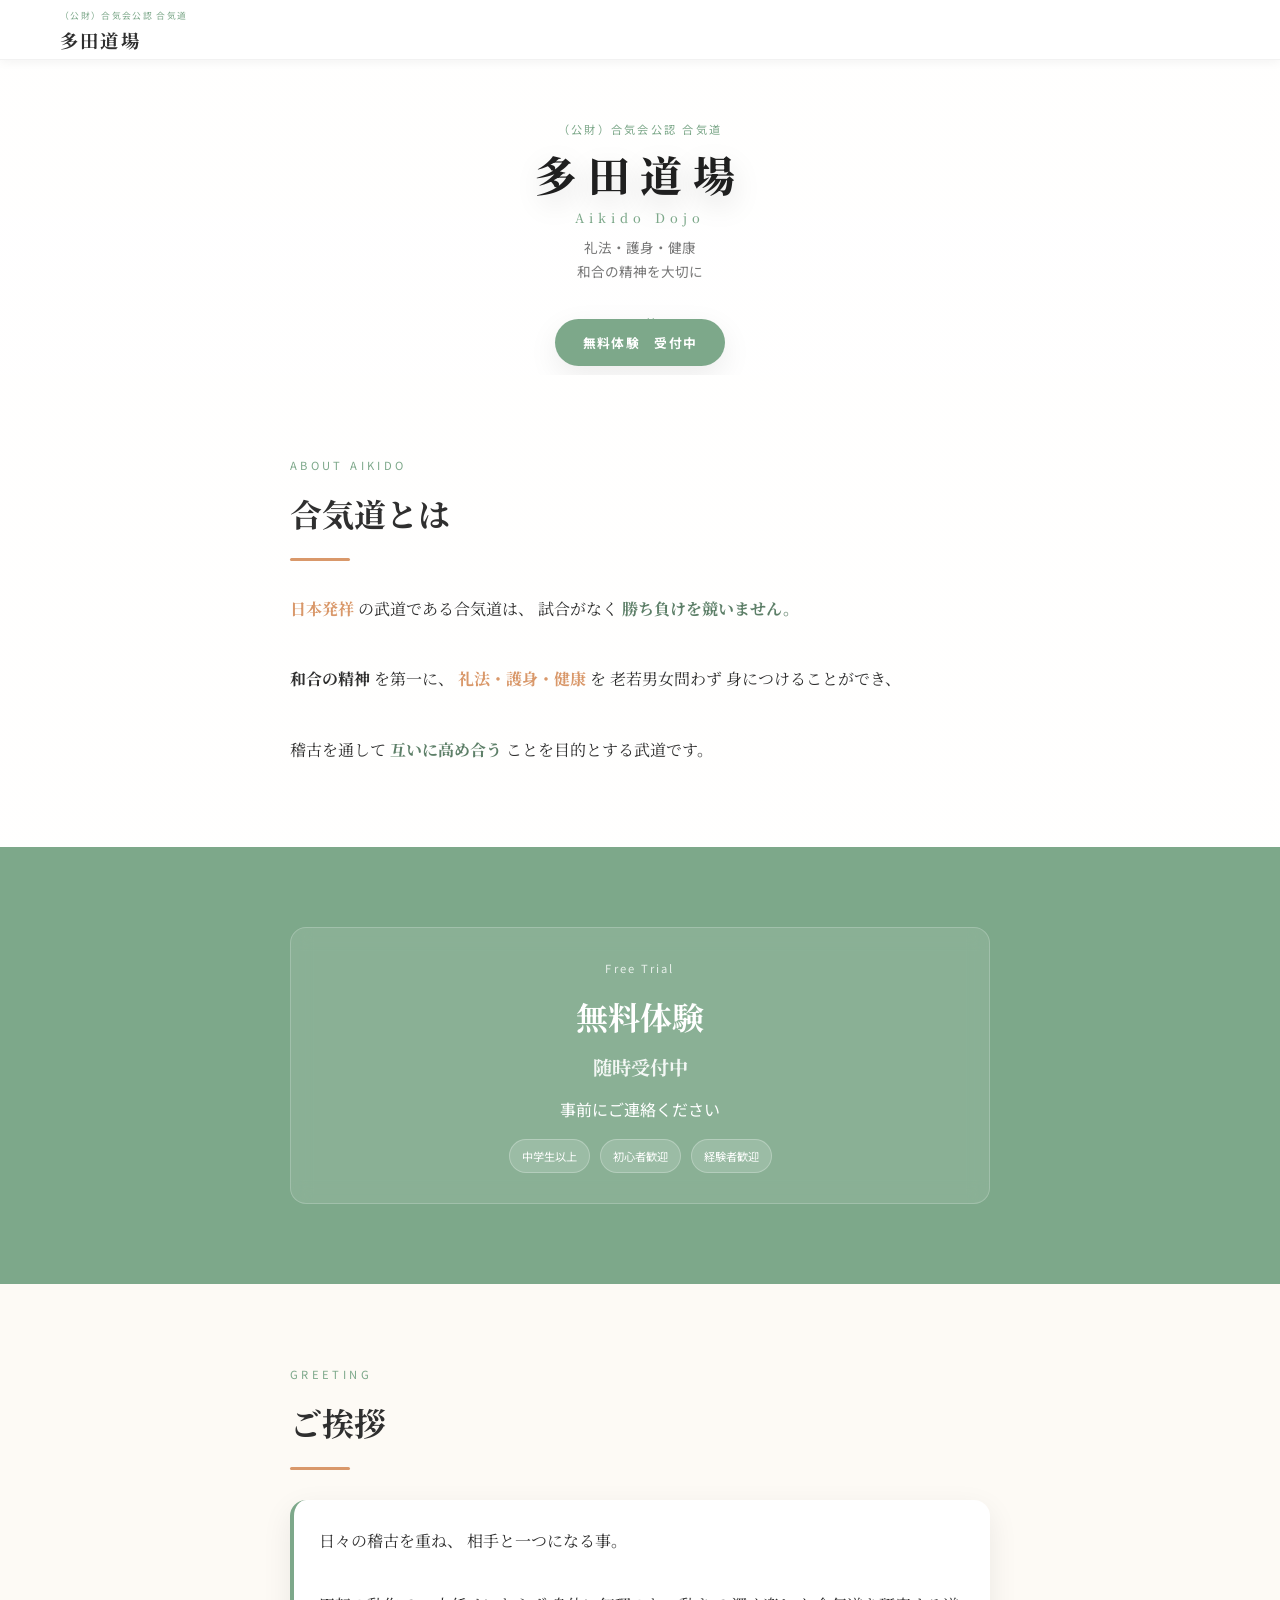
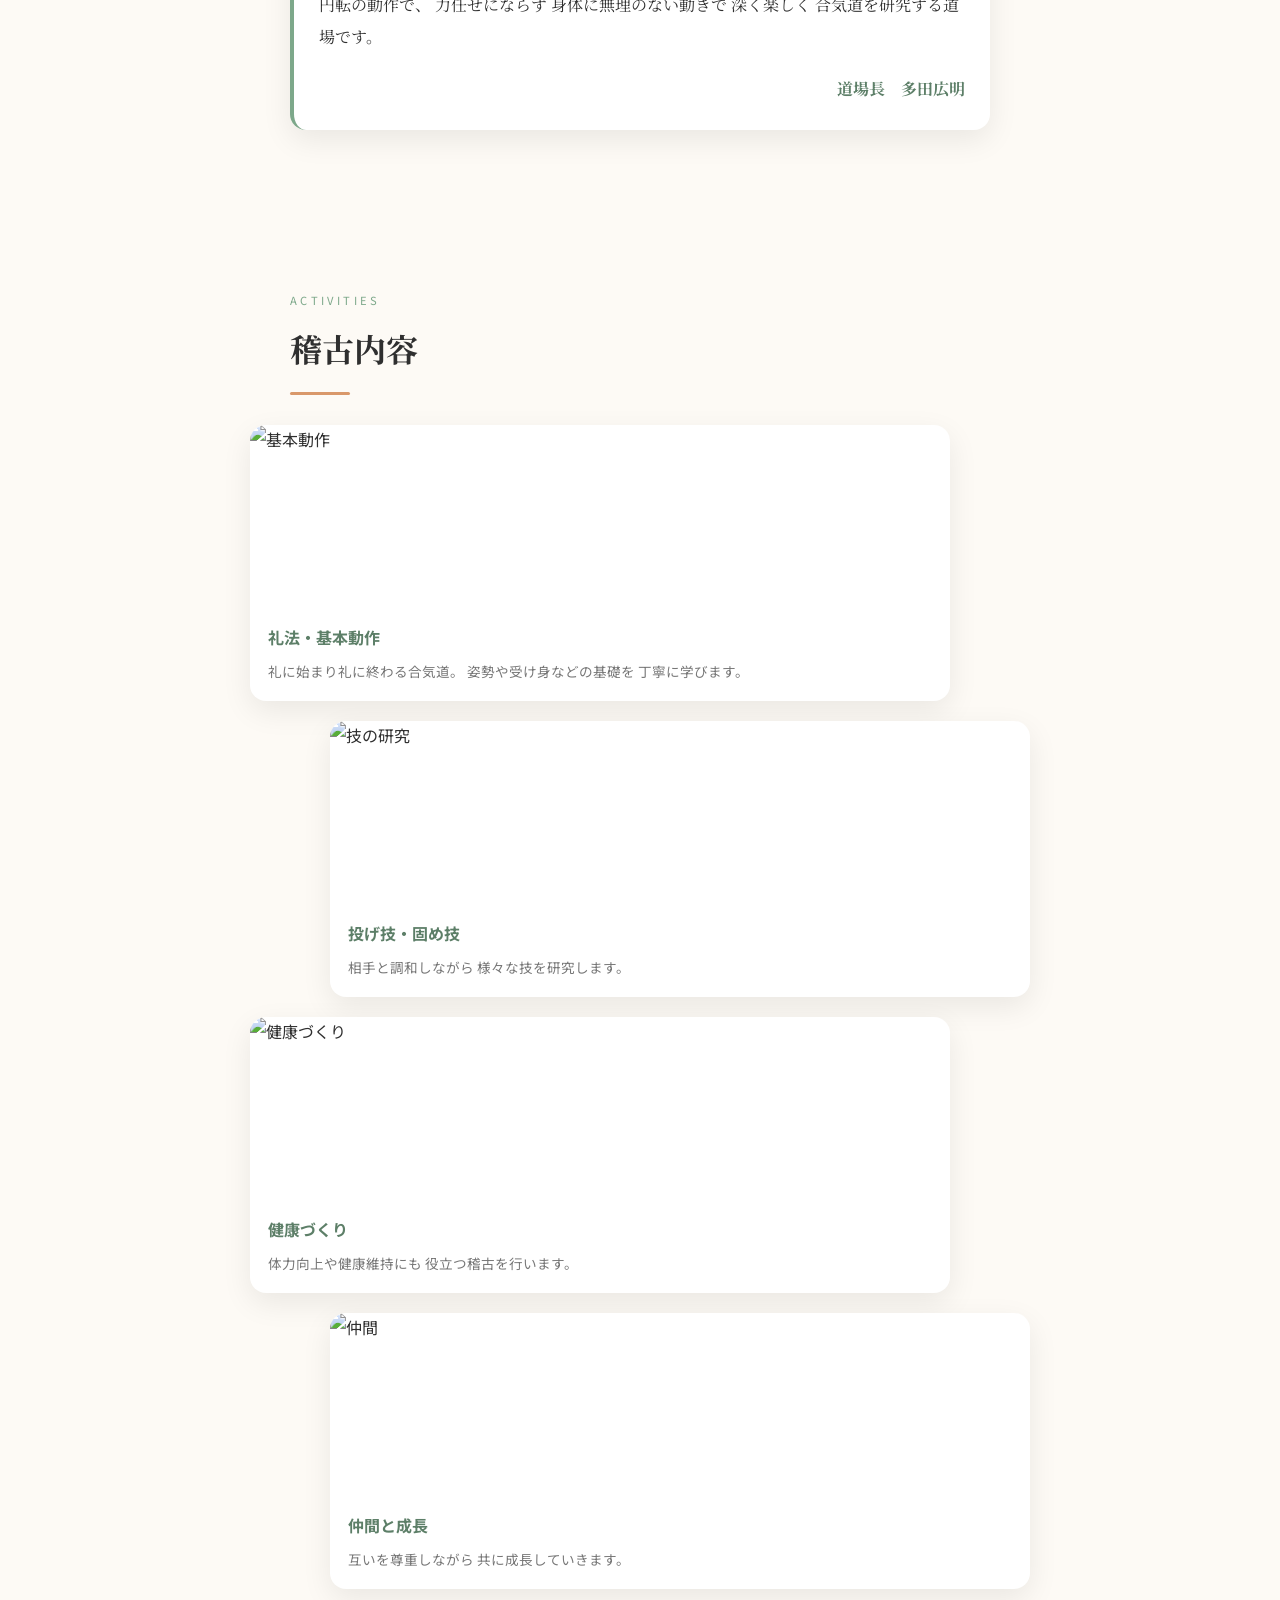
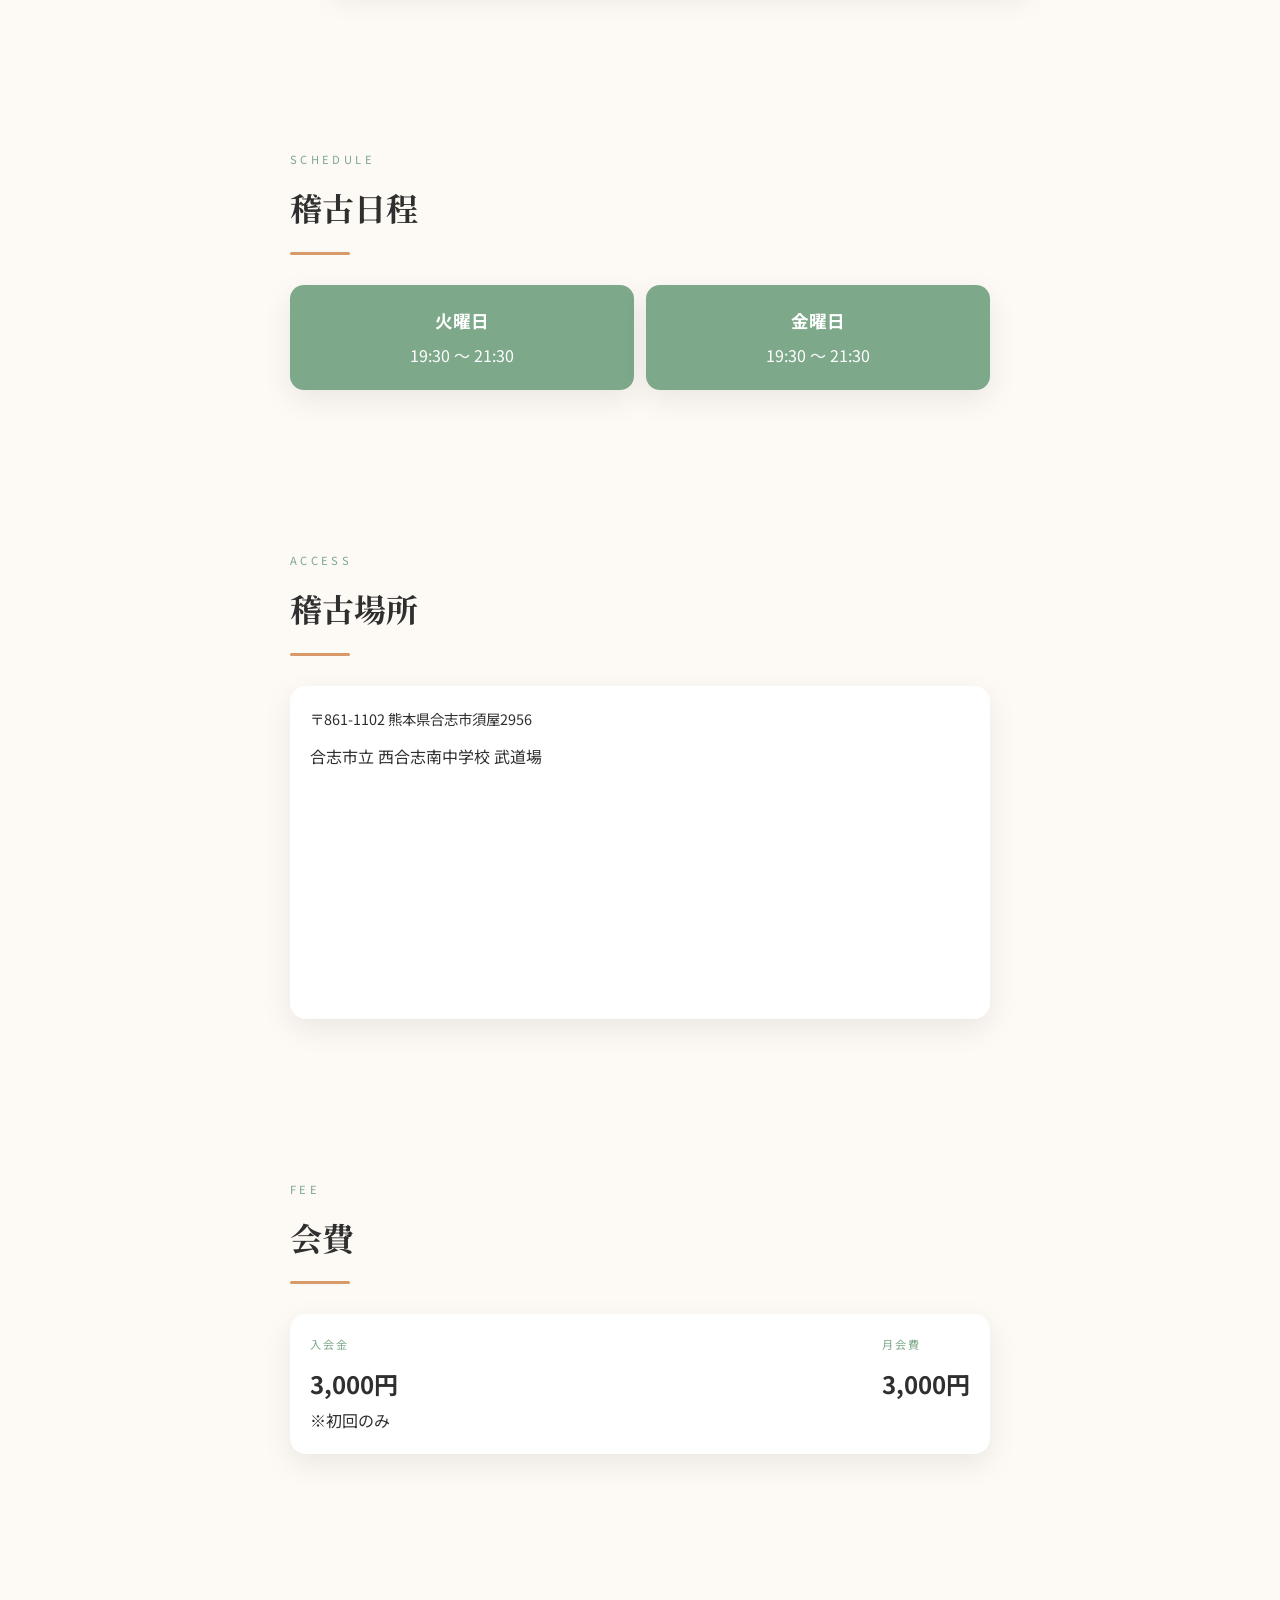
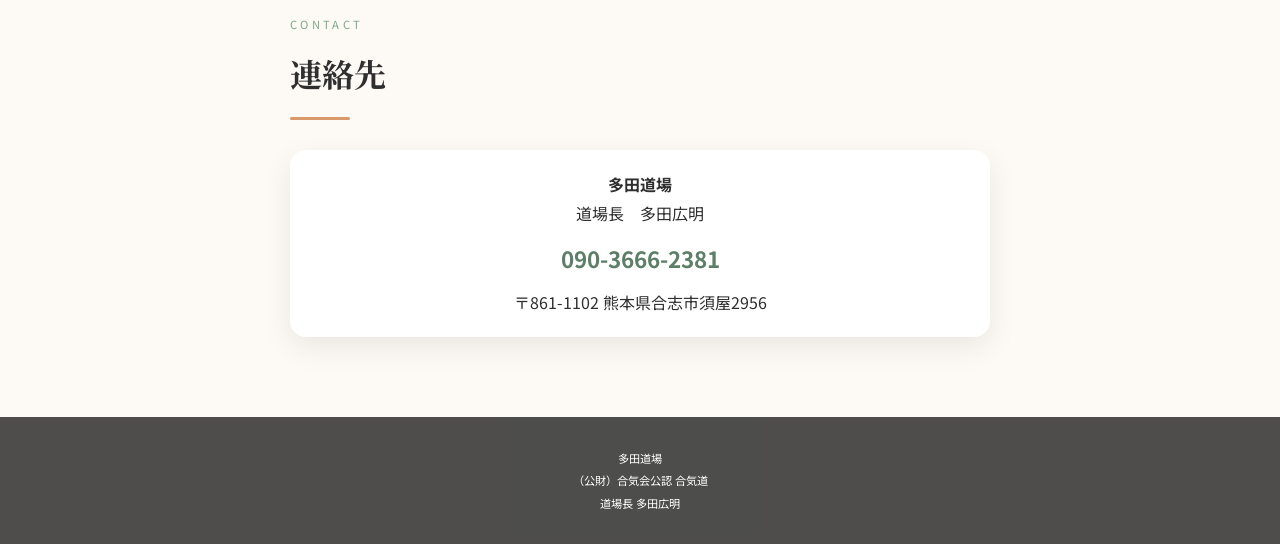
==== index.html @ 4494029d "Add files via upload" ====
<!DOCTYPE html>
<html lang="ja">

<head>

<meta charset="UTF-8">

<meta name="viewport"
content="width=device-width, initial-scale=1.0">

<title>多田道場 | （公財）合気会公認 合気道</title>

<link rel="preconnect"
href="https://fonts.googleapis.com">

<link rel="preconnect"
href="https://fonts.gstatic.com"
crossorigin>

<link href="https://fonts.googleapis.com/css2?family=Noto+Sans+JP:wght@300;400;500;700&family=Noto+Serif+JP:wght@400;600;700&display=swap"
rel="stylesheet">

<link rel="stylesheet"
href="style.css">

</head>

<body>

<!-- スクロール進捗バー -->

<div id="progressBar"></div>

<!-- =======================
HEADER
======================= -->

<header id="header">

<div class="header-inner">

<div class="header-logo">

<span class="logo-small">
（公財）合気会公認 合気道
</span>

<span class="logo-main">
多田道場
</span>

</div>

<button
id="menuBtn"
class="menu-btn"
aria-label="メニュー">

<span></span>
<span></span>
<span></span>

</button>

</div>

<nav
id="navDrawer"
class="nav-drawer">

<ul>

<li>
<a href="#about"
class="nav-link">
合気道とは
</a>
</li>

<li>
<a href="#trial"
class="nav-link">
無料体験
</a>
</li>

<li>
<a href="#greeting"
class="nav-link">
ご挨拶
</a>
</li>

<li>
<a href="#activities"
class="nav-link">
稽古内容
</a>
</li>

<li>
<a href="#schedule"
class="nav-link">
稽古日程
</a>
</li>

<li>
<a href="#fee"
class="nav-link">
会費
</a>
</li>

<li>
<a href="#contact"
class="nav-link">
連絡先
</a>
</li>

</ul>

</nav>

</header>

<!-- =======================
HERO
======================= -->

<section class="hero">

<div class="hero-overlay"></div>

<div class="hero-content">

<p class="hero-super">

（公財）合気会公認 合気道

</p>

<h1 class="hero-title">
多田道場
</h1>

<p class="hero-catch">

礼法・護身・健康

<br>

和合の精神を大切に

</p>

<a href="#contact" class="btn-trial">
無料体験　受付中
</a>

</div>

<div class="scroll-indicator">

<span>scroll</span>

<div class="scroll-line"></div>

</div>

</section>

<!-- =======================
ABOUT
======================= -->

<section
id="about"
class="section bg-cream">

<div class="container">

<p class="section-sub rv">

About Aikido

</p>

<h2 class="section-title rv">

合気道とは

</h2>

<div class="section-line rv"></div>

<p class="about-text rv">

<span class="txt-accent">

日本発祥

</span>

の武道である合気道は、

試合がなく

<span class="txt-green">

勝ち負けを競いません。

</span>

<br><br>

<span class="txt-bold">

和合の精神

</span>

を第一に、

<span class="txt-accent">

礼法・護身・健康

</span>

を

老若男女問わず

身につけることができ、

<br><br>

稽古を通して

<span class="txt-green">

互いに高め合う

</span>

ことを目的とする武道です。

</p>

</div>

</section>

<!-- =======================
FREE TRIAL
======================= -->

<section
id="trial"
class="section trial-section">

<div class="container">

<div class="trial-card rv">

<p class="trial-mini">

Free Trial

</p>

<h2>

無料体験

<span>

随時受付中

</span>

</h2>

<p class="trial-text">

事前にご連絡ください

</p>

<div class="trial-tags">

<span>
中学生以上
</span>

<span>
初心者歓迎
</span>

<span>
経験者歓迎
</span>

</div>

</div>

</div>

</section>
  
  <!-- =======================
GREETING
======================= -->

<section
id="greeting"
class="section bg-white">

<div class="container">

<p class="section-sub rv">

Greeting

</p>

<h2 class="section-title rv">

ご挨拶

</h2>

<div class="section-line rv"></div>

<div class="greeting-card rv">

<p>

日々の稽古を重ね、

相手と一つになる事。

<br><br>

円転の動作で、

力任せにならず

身体に無理のない動きで

深く楽しく

合気道を研究する道場です。

</p>

<div class="greeting-sign">

道場長　多田広明

</div>

</div>

</div>

</section>

<!-- =======================
ACTIVITIES
======================= -->

<section
id="activities"
class="section bg-cream">

<div class="container">

<p class="section-sub rv">

Activities

</p>

<h2 class="section-title rv">

稽古内容

</h2>

<div class="section-line rv"></div>

<div class="activity-grid">

<article class="activity-card rv left">

<img
src="https://cdn.phototourl.com/free/2026-06-03-af75d6f0-8045-47d4-8da7-c46187822ec1.jpg"
alt="基本動作">

<div class="activity-body">

<h3>礼法・基本動作</h3>

<p>

礼に始まり礼に終わる合気道。

姿勢や受け身などの基礎を

丁寧に学びます。

</p>

</div>

</article>

<article class="activity-card rv right">

<img
src="https://cdn.phototourl.com/free/2026-06-03-07902f1c-5842-4237-bc5b-a492f68de979.jpg"
alt="技の研究">

<div class="activity-body">

<h3>投げ技・固め技</h3>

<p>

相手と調和しながら

様々な技を研究します。

</p>

</div>

</article>

<article class="activity-card rv left">

<img
src="https://cdn.phototourl.com/free/2026-06-03-0a66395f-82c1-43c4-8aca-f29dd8829a9f.jpg"
alt="健康づくり">

<div class="activity-body">

<h3>健康づくり</h3>

<p>

体力向上や健康維持にも

役立つ稽古を行います。

</p>

</div>

</article>

<article class="activity-card rv right">

<img
src="https://cdn.phototourl.com/free/2026-06-03-0315e2ee-ff08-4502-9b8b-23bef2f2e5d8.jpg"
alt="仲間">

<div class="activity-body">

<h3>仲間と成長</h3>

<p>

互いを尊重しながら

共に成長していきます。

</p>

</div>

</article>

</div>

</div>

</section>

<!-- =======================
SCHEDULE
======================= -->

<section
id="schedule"
class="section bg-white">

<div class="container">

<p class="section-sub rv">

Schedule

</p>

<h2 class="section-title rv">

稽古日程

</h2>

<div class="section-line rv"></div>

<div class="schedule-wrap rv">

<div class="schedule-card">

<h3>火曜日</h3>

<p>

19:30 ～ 21:30

</p>

</div>

<div class="schedule-card">

<h3>金曜日</h3>

<p>

19:30 ～ 21:30

</p>

</div>

</div>

</div>

</section>

<!-- =======================
ACCESS
======================= -->

<section
class="section bg-cream">

<div class="container">

<p class="section-sub rv">

Access

</p>

<h2 class="section-title rv">

稽古場所

</h2>

<div class="section-line rv"></div>

<div class="access-card rv">

<p class="address">

〒861-1102

熊本県合志市須屋2956

</p>

<p>

合志市立 西合志南中学校 武道場

</p>

<div class="map-wrap">

<iframe
src="https://maps.google.com/maps?q=〒861-1102 熊本県合志市須屋2956&z=16&output=embed"
loading="lazy"
allowfullscreen>
</iframe>

</div>

</div>

</div>

</section>

<!-- =======================
FEE
======================= -->

<section
id="fee"
class="section bg-white">

<div class="container">

<p class="section-sub rv">

Fee

</p>

<h2 class="section-title rv">

会費

</h2>

<div class="section-line rv"></div>

<div class="fee-box rv">

  <div class="fee-item">
    <p class="fee-label">入会金</p>
    <p class="fee-price">3,000円</p>
    <p class="fee-note">※初回のみ</p>
  </div>

  <div class="fee-divider"></div>

  <div class="fee-item">
    <p class="fee-label">月会費</p>
    <p class="fee-price">3,000円</p>
   
  </div>

</div>

</div>

</section>

<!-- =======================
CONTACT
======================= -->

<section
id="contact"
class="section bg-cream">

<div class="container">

<p class="section-sub rv">

Contact

</p>

<h2 class="section-title rv">

連絡先

</h2>

<div class="section-line rv"></div>

<div class="contact-card rv">

<p>

<strong>多田道場</strong>

</p>

<p>

道場長　多田広明

</p>

<p class="phone">

090-3666-2381

</p>

<p>

〒861-1102

熊本県合志市須屋2956

</p>

</div>

</div>

</section>

<!-- =======================
FOOTER
======================= -->

<footer>

<p>

多田道場

</p>

<p>

（公財）合気会公認 合気道

</p>

<p>

道場長 多田広明

</p>

</footer>

<script src="script.js"></script>

</body>
</html>
---- style.css ----
/* ==================================================
   TADA DOJO
   CSS PART 1
================================================== */

:root{

--green:#7da88a;

--green-dark:#5d7f68;

--green-light:#f3f8f4;

--cream:#fdfaf5;

--accent:#d9986a;

--text:#2f2f2f;

--gray:#777;

--white:#fff;

--shadow:
0 10px 30px rgba(0,0,0,.08);

}

/* ==========================
RESET
========================== */

*{
margin:0;
padding:0;
box-sizing:border-box;
}

html{
scroll-behavior:smooth;
}

body{

font-family:
'Noto Sans JP',
sans-serif;

background:
var(--cream);

color:
var(--text);

line-height:1.8;

overflow-x:hidden;

}

img{
max-width:100%;
display:block;
}

a{
text-decoration:none;
color:inherit;
}

ul{
list-style:none;
}

/* ==========================
PROGRESS BAR
========================== */

#progressBar{

position:fixed;

top:0;
left:0;

height:3px;

width:0%;

background:
linear-gradient(
90deg,
var(--accent),
var(--green)
);

z-index:9999;

}

/* ==========================
HEADER
========================== */

#header{

position:fixed;

top:0;
left:0;

width:100%;

background:
rgba(255,255,255,.92);

backdrop-filter:
blur(12px);

z-index:1000;

transition:.3s;

border-bottom:

1px solid

rgba(0,0,0,.05);

}

.header-inner{

height:65px;

display:flex;

align-items:center;

justify-content:
space-between;

padding:

0 20px;

max-width:1200px;

margin:auto;

}

.header-logo{

display:flex;

flex-direction:column;

}

.logo-small{

font-size:.55rem;

letter-spacing:.15em;

color:
var(--green);

}

.logo-main{

font-family:
'Noto Serif JP',
serif;

font-size:
1.15rem;

font-weight:700;

letter-spacing:.12em;

}

/* ==========================
MENU BUTTON
========================== */

.menu-btn{

width:42px;

height:42px;

display:flex;

flex-direction:column;

justify-content:center;

gap:5px;

background:none;

border:none;

cursor:pointer;

}

.menu-btn span{

display:block;

height:2px;

background:
var(--green);

border-radius:5px;

transition:.3s;

}

.menu-btn.open span:nth-child(1){

transform:
translateY(7px)
rotate(45deg);

}

.menu-btn.open span:nth-child(2){

opacity:0;

}

.menu-btn.open span:nth-child(3){

transform:
translateY(-7px)
rotate(-45deg);

}

/* ==========================
DRAWER
========================== */

.nav-drawer{

max-height:0;

overflow:hidden;

background:white;

transition:.4s;

}

.nav-drawer.open{

max-height:500px;

}

.nav-drawer ul{

padding:10px 0;

}

.nav-drawer li a{

display:block;

padding:

14px 25px;

font-size:.9rem;

border-left:

3px solid
transparent;

transition:.3s;

}

.nav-drawer li a:hover{

background:
var(--green-light);

border-left-color:
var(--green);

color:
var(--green-dark);

}

/* ==========================
HERO
========================== */

.hero{

height:35vh;

min-height:280px;

position:relative;

display:flex;

justify-content:center;

align-items:center;

text-align:center;

overflow:hidden;

background:

linear-gradient(
rgba(255,255,255,.45),
rgba(255,255,255,.55)
),

url("https://cdn.phototourl.com/free/2026-06-03-38d4dbd8-3718-4123-a1fc-6f2c2f2fb1fd.jpg");

background-size:cover;

background-position:center;

}

.hero-overlay{

position:absolute;

inset:0;

background:

linear-gradient(
180deg,
rgba(255,255,255,.1),
rgba(255,255,255,.3)
);

}

.hero-content{

position:relative;

z-index:2;

padding:20px;

}

.hero-super{

font-size:.7rem;

letter-spacing:.2em;

color:
var(--green);

margin-bottom:10px;

}

.hero-title{

font-family:
'Noto Serif JP',
serif;

font-size:
clamp(
2rem,
6vw,
3rem
);

letter-spacing:.15em;

margin-bottom:12px;

}

.hero-catch{

font-size:.85rem;

color:
var(--gray);

margin-bottom:20px;

}

.btn-trial{

display:inline-block;

padding:

12px 28px;

background:
var(--green);

color:white;

border-radius:
50px;

font-size:.8rem;

font-weight:700;

letter-spacing:.1em;

box-shadow:
var(--shadow);

transition:.3s;

}

.btn-trial:hover{

transform:
translateY(-3px);

background:
var(--green-dark);

}

/* ==========================
SCROLL ICON
========================== */

.scroll-indicator{

position:absolute;

bottom:15px;

left:50%;

transform:
translateX(-50%);

display:flex;

flex-direction:column;

align-items:center;

gap:5px;

}

.scroll-indicator span{

font-size:.55rem;

letter-spacing:.2em;

color:
var(--green);

}

.scroll-line{

width:1px;

height:25px;

background:
var(--green);

animation:
scrollLine 1.8s infinite;

}

@keyframes scrollLine{

0%{
opacity:0;
transform:scaleY(0);
}

50%{
opacity:1;
transform:scaleY(1);
}

100%{
opacity:0;
transform:scaleY(0);
}

}

/* ==========================
COMMON
========================== */

.section{

padding:

80px 20px;

}

.container{

max-width:700px;

margin:auto;

}

.section-sub{

font-size:.7rem;

text-transform:uppercase;

letter-spacing:.3em;

color:
var(--green);

margin-bottom:10px;

}

.section-title{

font-family:
'Noto Serif JP',
serif;

font-size:
2rem;

margin-bottom:15px;

}

.section-line{

width:60px;

height:3px;

background:
var(--accent);

margin-bottom:30px;

border-radius:10px;

}


/* ==================================================
   ABOUT
================================================== */

.about-text{
font-family:'Noto Serif JP',serif;
font-size:1rem;
line-height:2.2;
color:var(--text);
}

.txt-accent{
color:var(--accent);
font-weight:700;
}

.txt-green{
color:var(--green-dark);
font-weight:700;
}

.txt-bold{
font-weight:700;
}

/* ==================================================
   FREE TRIAL
================================================== */

.trial-section{
background:var(--green);
color:white;
text-align:center;
}

.trial-card{
background:rgba(255,255,255,.1);
border:1px solid rgba(255,255,255,.2);
padding:30px 20px;
border-radius:16px;
backdrop-filter:blur(10px);
}

.trial-card h2{
font-family:'Noto Serif JP',serif;
font-size:2rem;
margin-bottom:10px;
}

.trial-card h2 span{
display:block;
font-size:1.2rem;
margin-top:5px;
opacity:.9;
}

.trial-mini{
font-size:.7rem;
letter-spacing:.2em;
margin-bottom:10px;
opacity:.8;
}

.trial-tags{
display:flex;
justify-content:center;
gap:10px;
flex-wrap:wrap;
margin-top:15px;
}

.trial-tags span{
font-size:.7rem;
padding:6px 12px;
border-radius:20px;
background:rgba(255,255,255,.15);
border:1px solid rgba(255,255,255,.25);
}

/* ==================================================
   GREETING
================================================== */

.greeting-card{
background:white;
padding:25px;
border-radius:16px;
box-shadow:var(--shadow);
border-left:4px solid var(--green);
font-family:'Noto Serif JP',serif;
line-height:2;
}

.greeting-sign{
margin-top:20px;
text-align:right;
color:var(--green-dark);
font-weight:700;
}

/* ==================================================
   ACTIVITIES
================================================== */

.activity-grid{
display:flex;
flex-direction:column;
gap:20px;
}

.activity-card{
background:white;
border-radius:16px;
overflow:hidden;
box-shadow:var(--shadow);
transition:.3s;
}

.activity-card:hover{
transform:translateY(-5px);
}

.activity-card img{
width:100%;
height:180px;
object-fit:cover;
}

.activity-body{
padding:18px;
}

.activity-body h3{
font-size:1rem;
margin-bottom:8px;
color:var(--green-dark);
}

.activity-body p{
font-size:.85rem;
color:var(--gray);
line-height:1.7;
}

/* 左右アニメ用 */
.rv{
opacity:0;
transform:translateY(40px);
transition:.8s ease;
}

.rv.on{
opacity:1;
transform:translateY(0);
}

.rv.left{
transform:translateX(-40px);
}

.rv.right{
transform:translateX(40px);
}

/* ==================================================
   SCHEDULE
================================================== */

.schedule-wrap{
display:grid;
grid-template-columns:1fr 1fr;
gap:12px;
}

.schedule-card{
background:var(--green);
color:white;
padding:20px;
border-radius:14px;
text-align:center;
box-shadow:var(--shadow);
}

.schedule-card h3{
font-size:1.1rem;
margin-bottom:5px;
}

/* ==================================================
   ACCESS
================================================== */

.access-card{
background:white;
padding:20px;
border-radius:16px;
box-shadow:var(--shadow);
}

.address{
font-size:.9rem;
margin-bottom:10px;
color:var(--text);
}

.map-wrap iframe{
width:100%;
height:220px;
border:none;
border-radius:12px;
}

/* ==================================================
   FEE
================================================== */

.fee-box{
display:flex;
justify-content:space-between;
background:white;
padding:20px;
border-radius:16px;
box-shadow:var(--shadow);
}

.fee-label{
font-size:.7rem;
color:var(--green);
letter-spacing:.2em;
margin-bottom:8px;
}

.fee-price{
font-size:1.5rem;
font-weight:700;
}

/* ==================================================
   CONTACT
================================================== */

.contact-card{
background:white;
padding:20px;
border-radius:16px;
box-shadow:var(--shadow);
text-align:center;
}

.phone{
font-size:1.4rem;
font-weight:700;
color:var(--green-dark);
margin:10px 0;
}

/* ==================================================
   FOOTER
================================================== */

footer{
background:var(--text);
color:white;
text-align:center;
padding:30px 20px;
font-size:.7rem;
line-height:2;
opacity:.85;
}

.hero-title{
font-family:'Noto Serif JP',serif;
font-size:clamp(2.4rem, 10vw, 4rem);
letter-spacing:.25em;
font-weight:800;
color:#1f1f1f;
text-shadow:0 10px 30px rgba(0,0,0,.15);
position:relative;
}

.hero-title::after{
content:"Aikido Dojo";
display:block;
font-size:.8rem;
letter-spacing:.4em;
margin-top:10px;
color:var(--green);
font-weight:500;
}


/* =========================
   ヒーローの余白修正（重要）
========================= */

.hero{
padding-top:90px;
padding-bottom:40px;
}

/* =========================
   ヘッダー分の安全領域
========================= */

body{
padding-top:60px;
}

/* =========================
   タイトルの暴れ防止
========================= */

.hero-title{
font-size:clamp(26px, 6vw, 42px);
line-height:1.2;
margin-bottom:10px;
}

/* =========================
   ヒーローボタンの位置安定
========================= */

.hero .btn,
.hero a{
margin-top:15px;
display:inline-block;
}

/* =========================
   ヘッダー重なり防止強化
========================= */

#header{
height:60px;
align-items:center;
}

.hero{
display:flex;
flex-direction:column;
gap:12px;
}



body{
background-image:
linear-gradient(rgba(255,255,255,.92), rgba(255,255,255,.92)),
url("https://cdn.phototourl.com/free/2026-06-03-a9902e65-2a1e-4a99-8ab7-20428092ab80.jpg");

background-size: cover;
background-position: center;
background-attachment: fixed;

background-repeat: no-repeat;
}



.hero::before{
opacity:0 !important;
}

.hero::after{
background: rgba(0,0,0,0.08) !important;
}
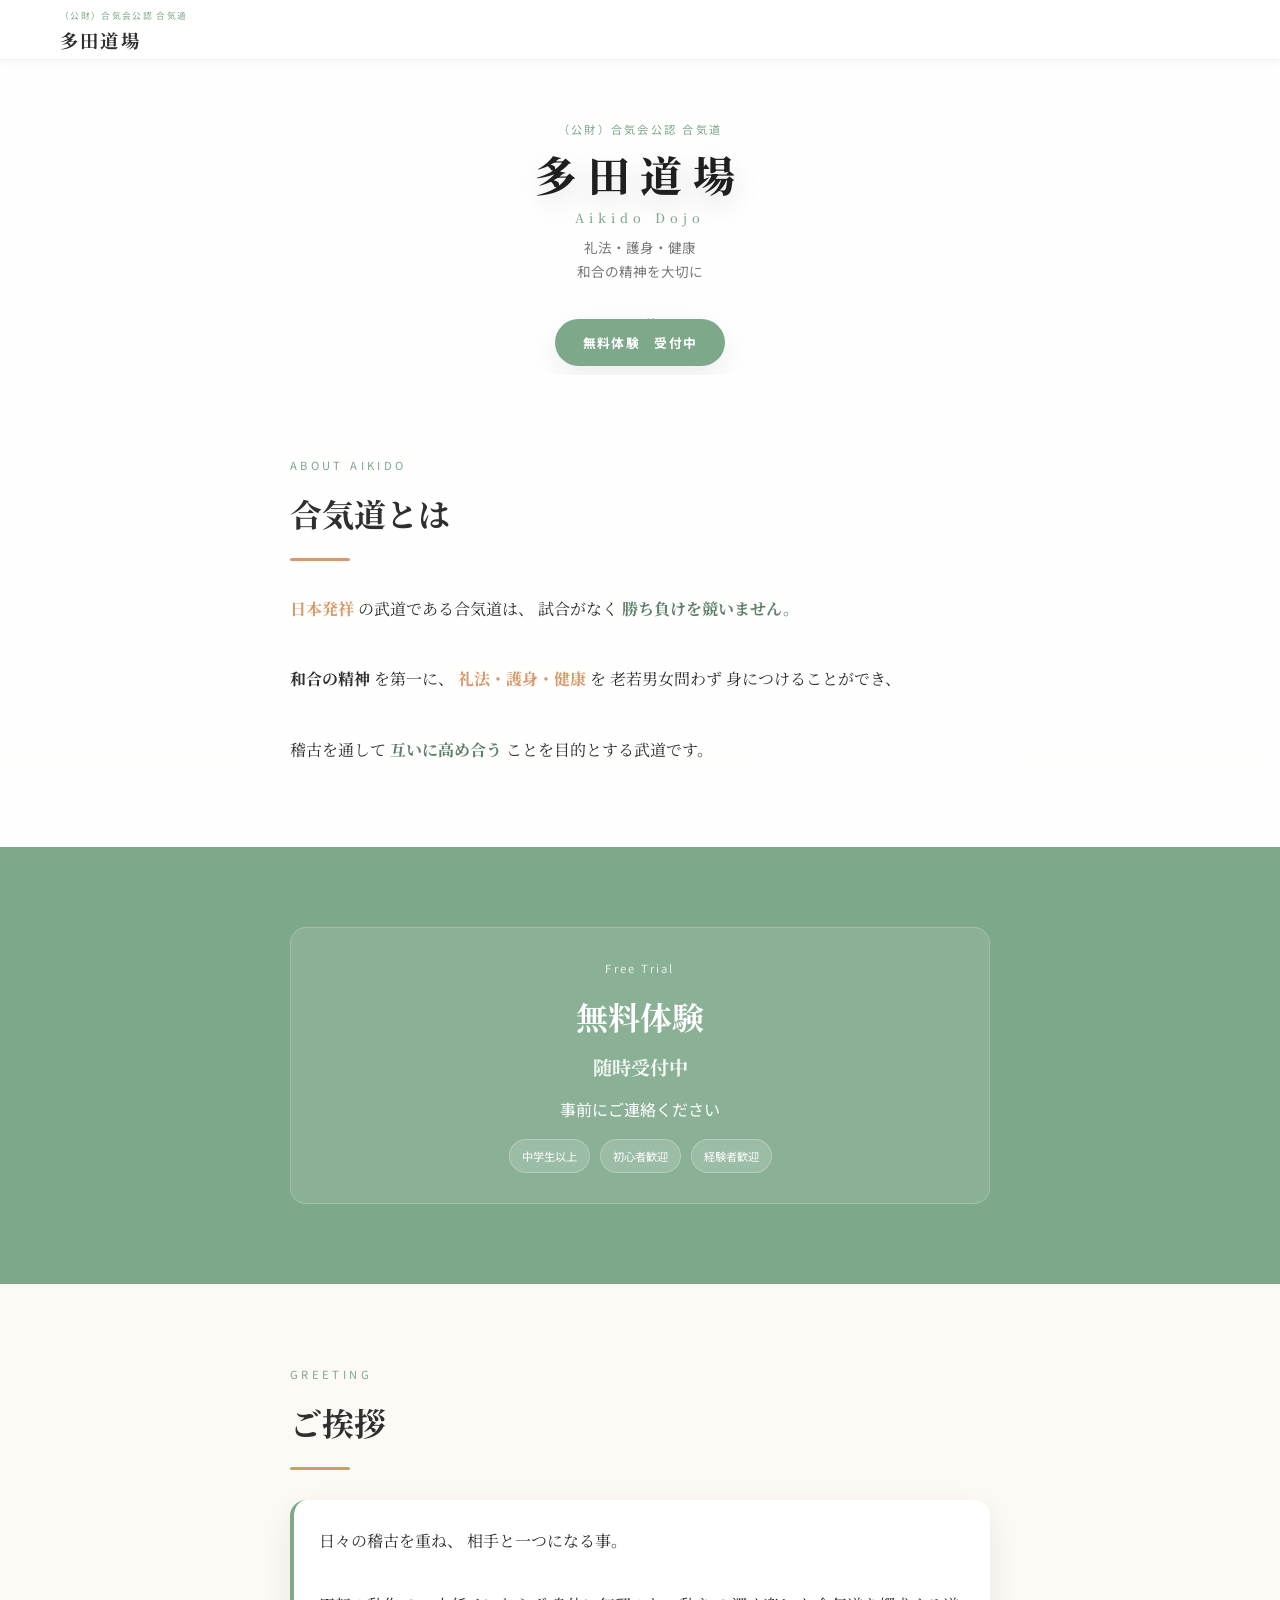
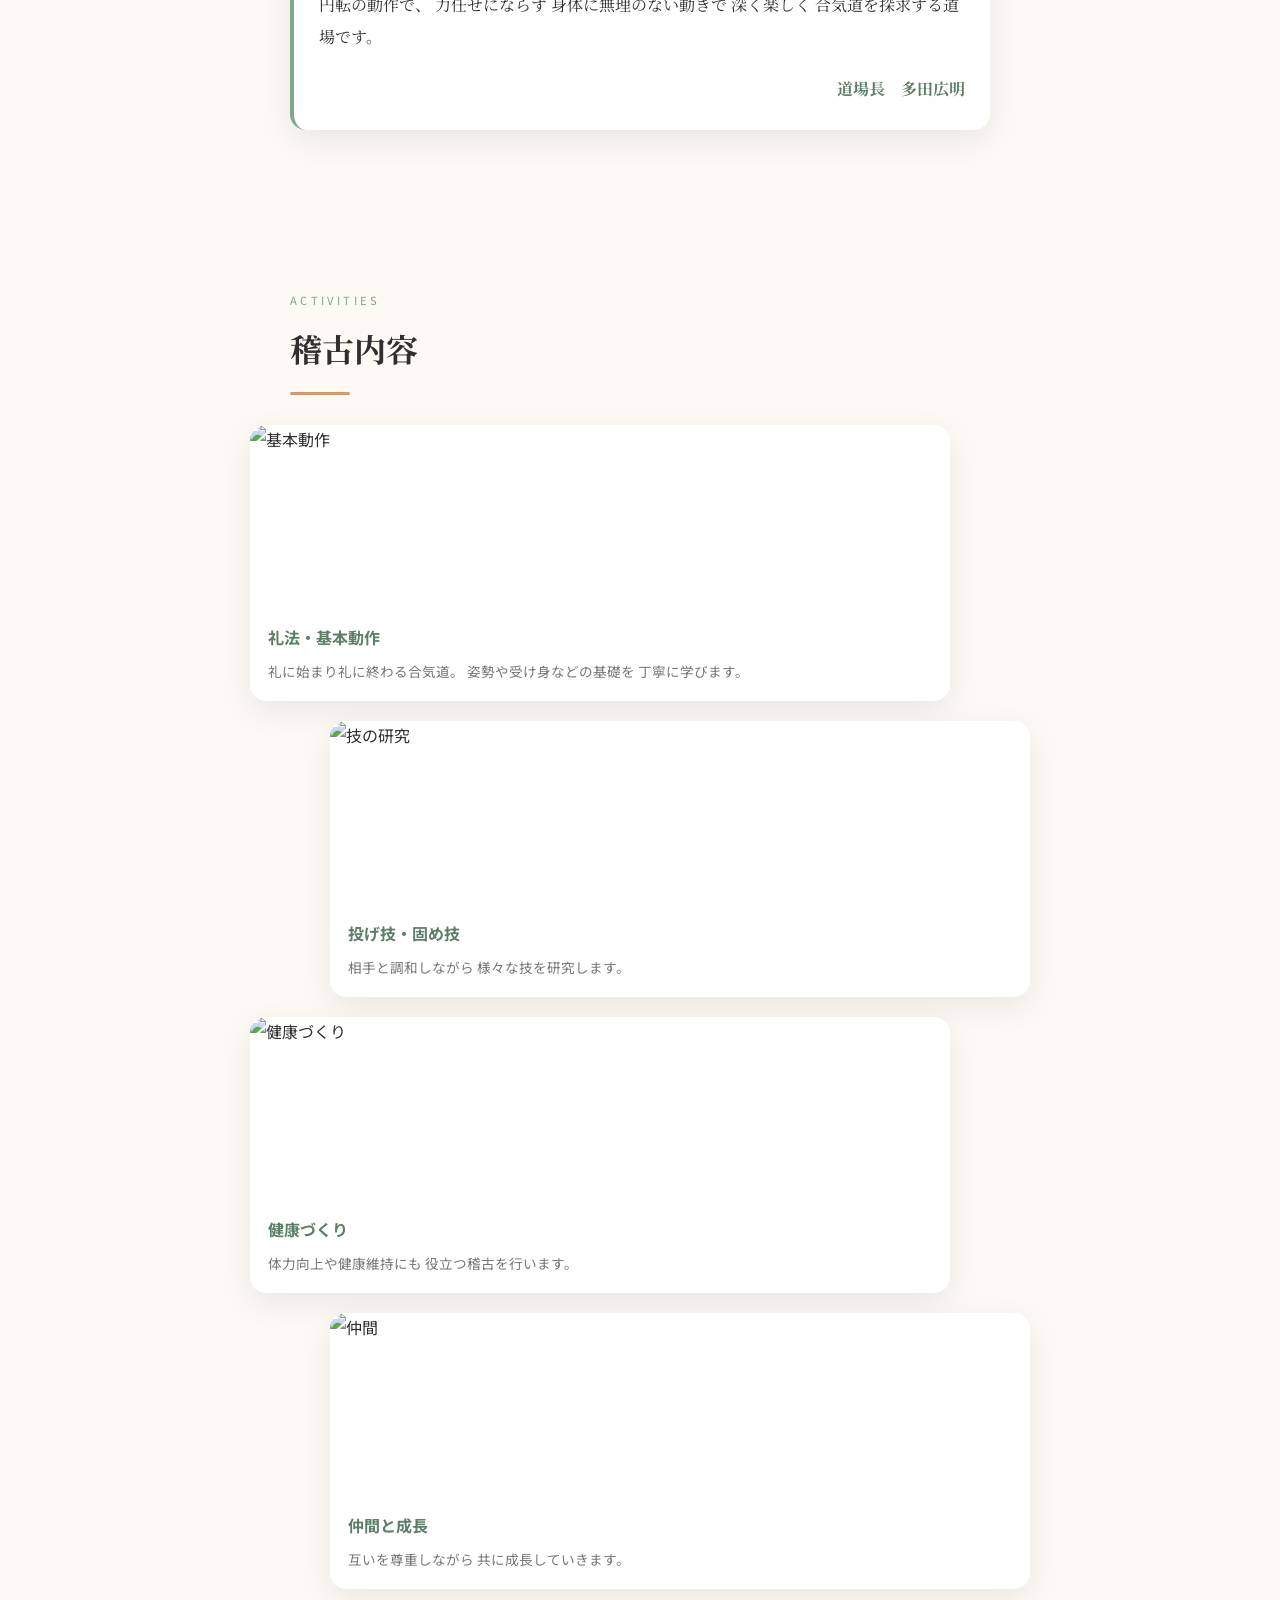
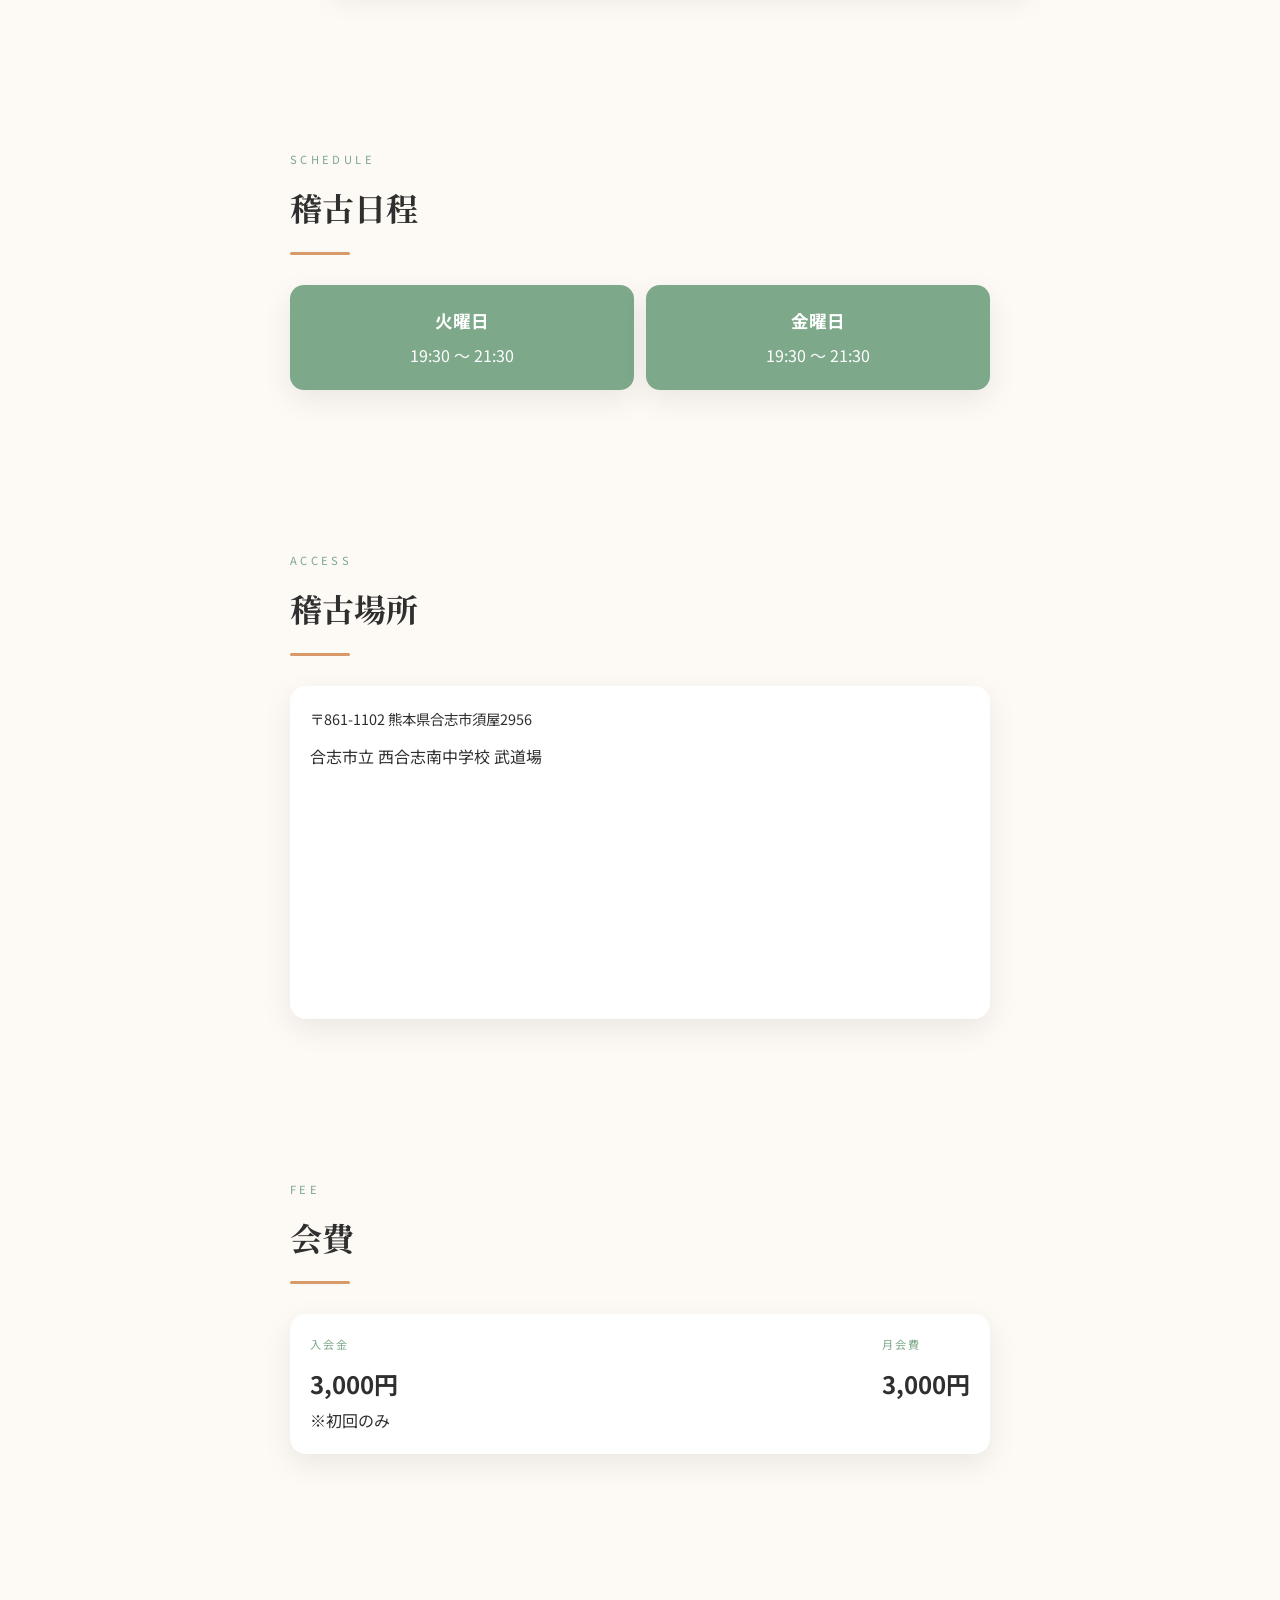
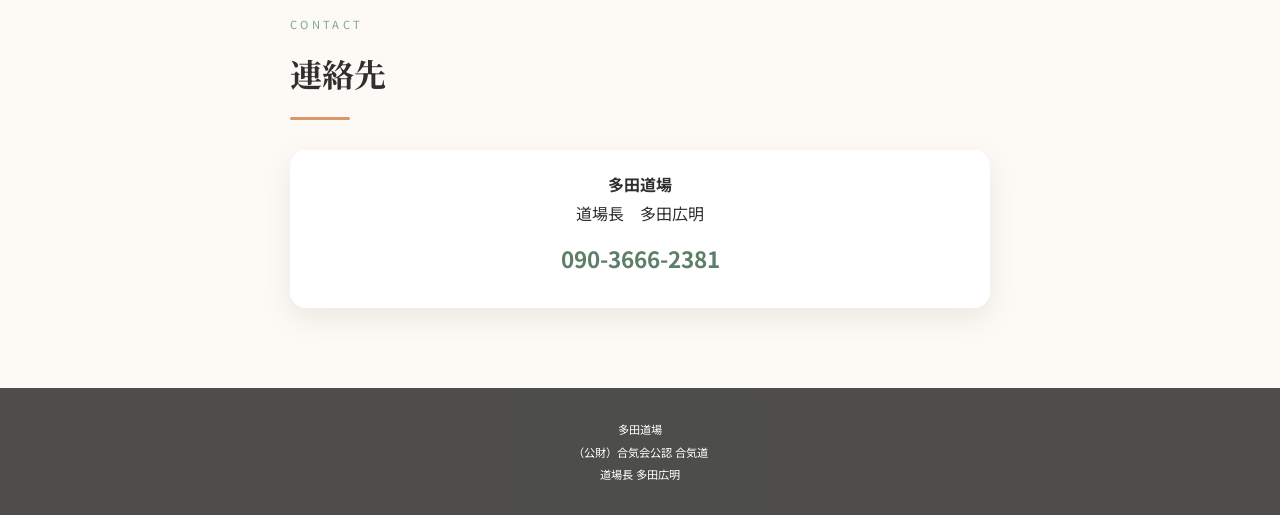
==== commit 80fa9067: "Update index.html" ====
--- a/index.html
+++ b/index.html
@@ -353,7 +353,7 @@
 
 深く楽しく
 
-合気道を研究する道場です。
+合気道を探求する道場です。
 
 </p>
 
@@ -692,13 +692,6 @@
 
 </p>
 
-<p>
-
-〒861-1102
-
-熊本県合志市須屋2956
-
-</p>
 
 </div>
 
@@ -735,4 +728,4 @@
 <script src="script.js"></script>
 
 </body>
-</html>+</html>
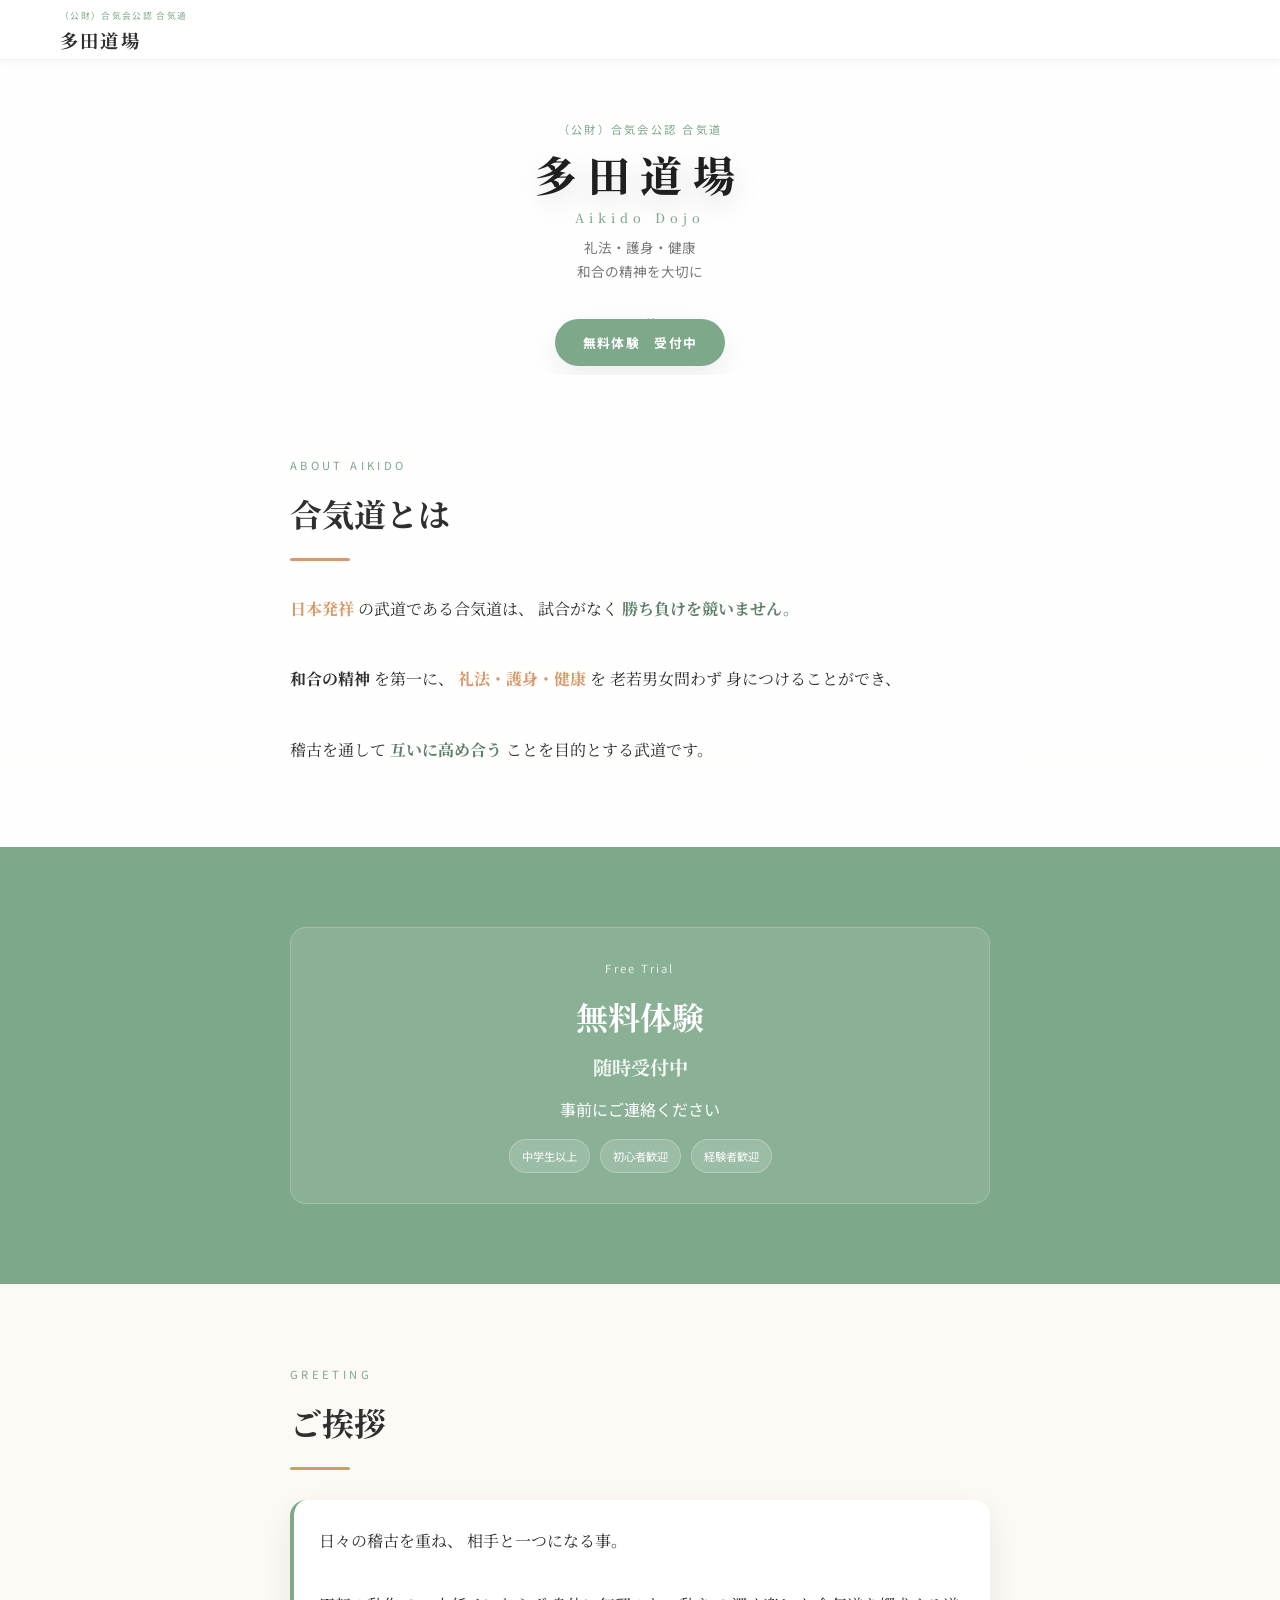
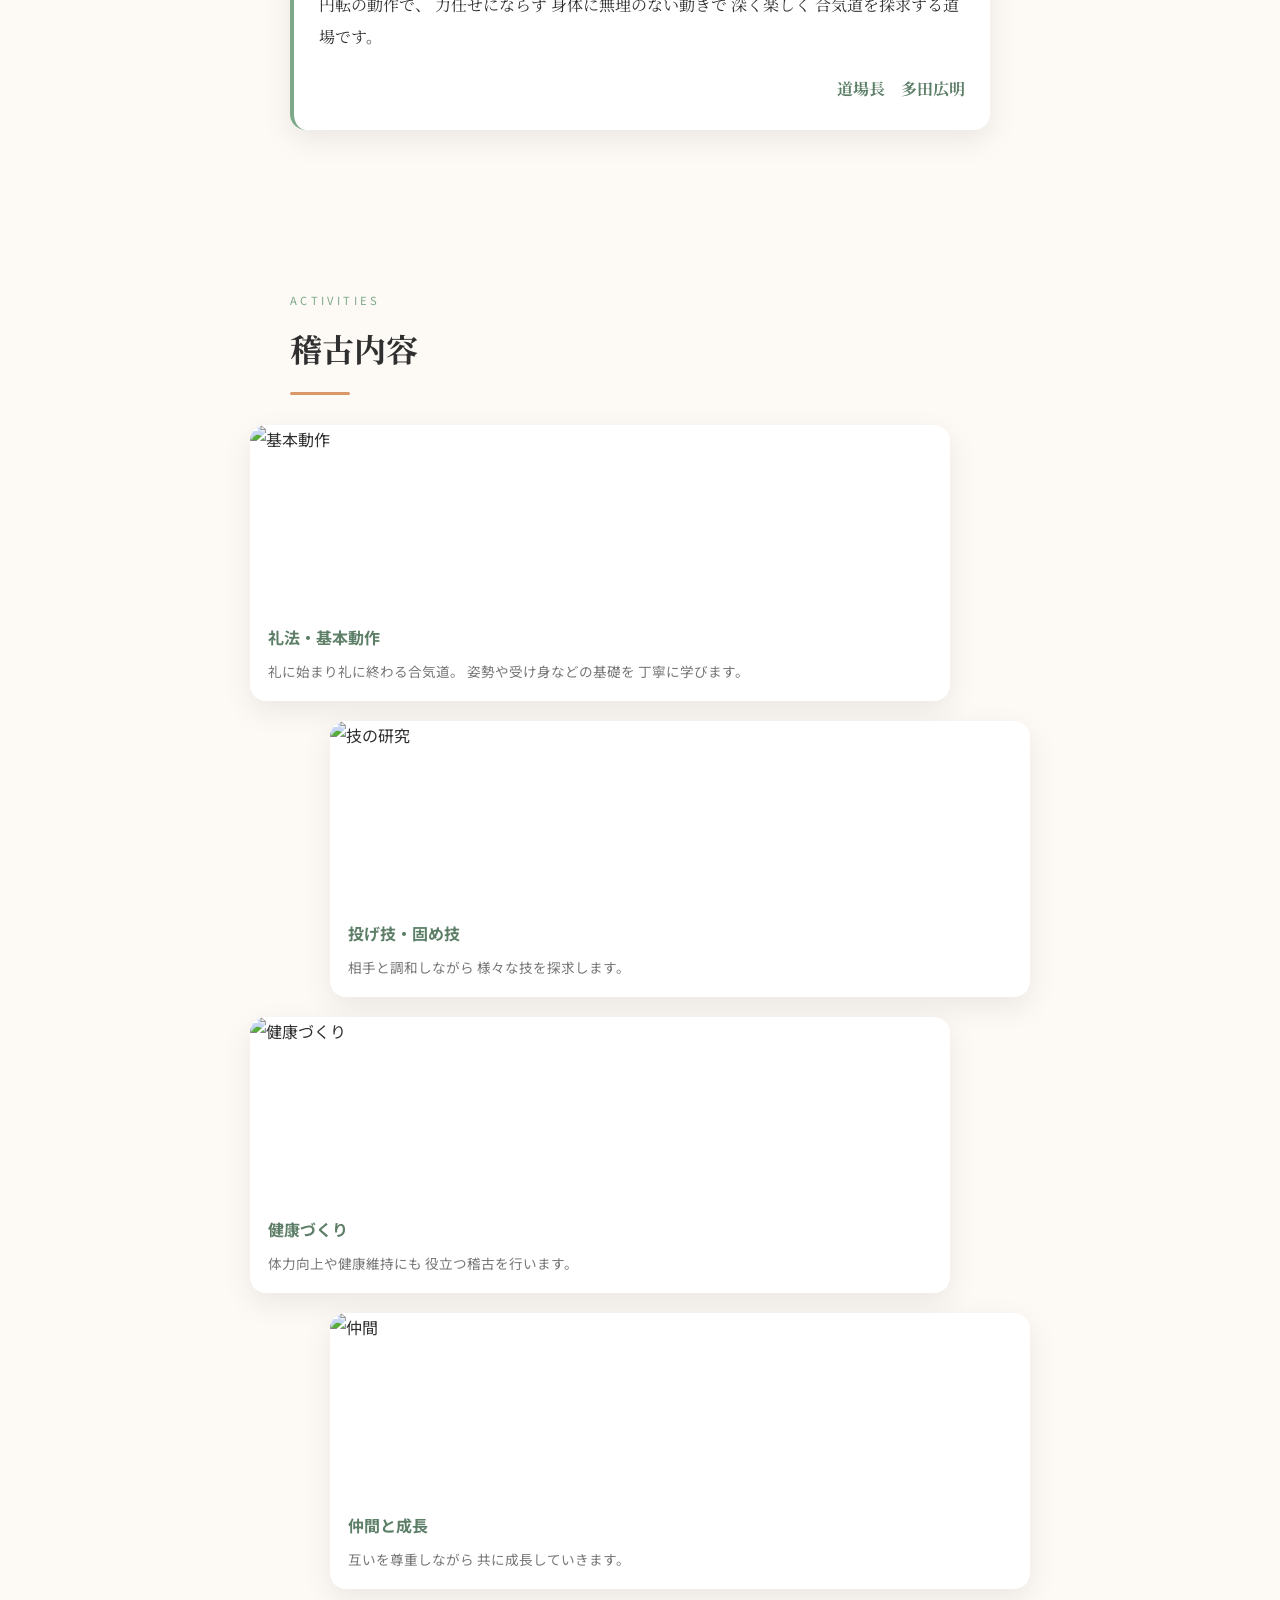
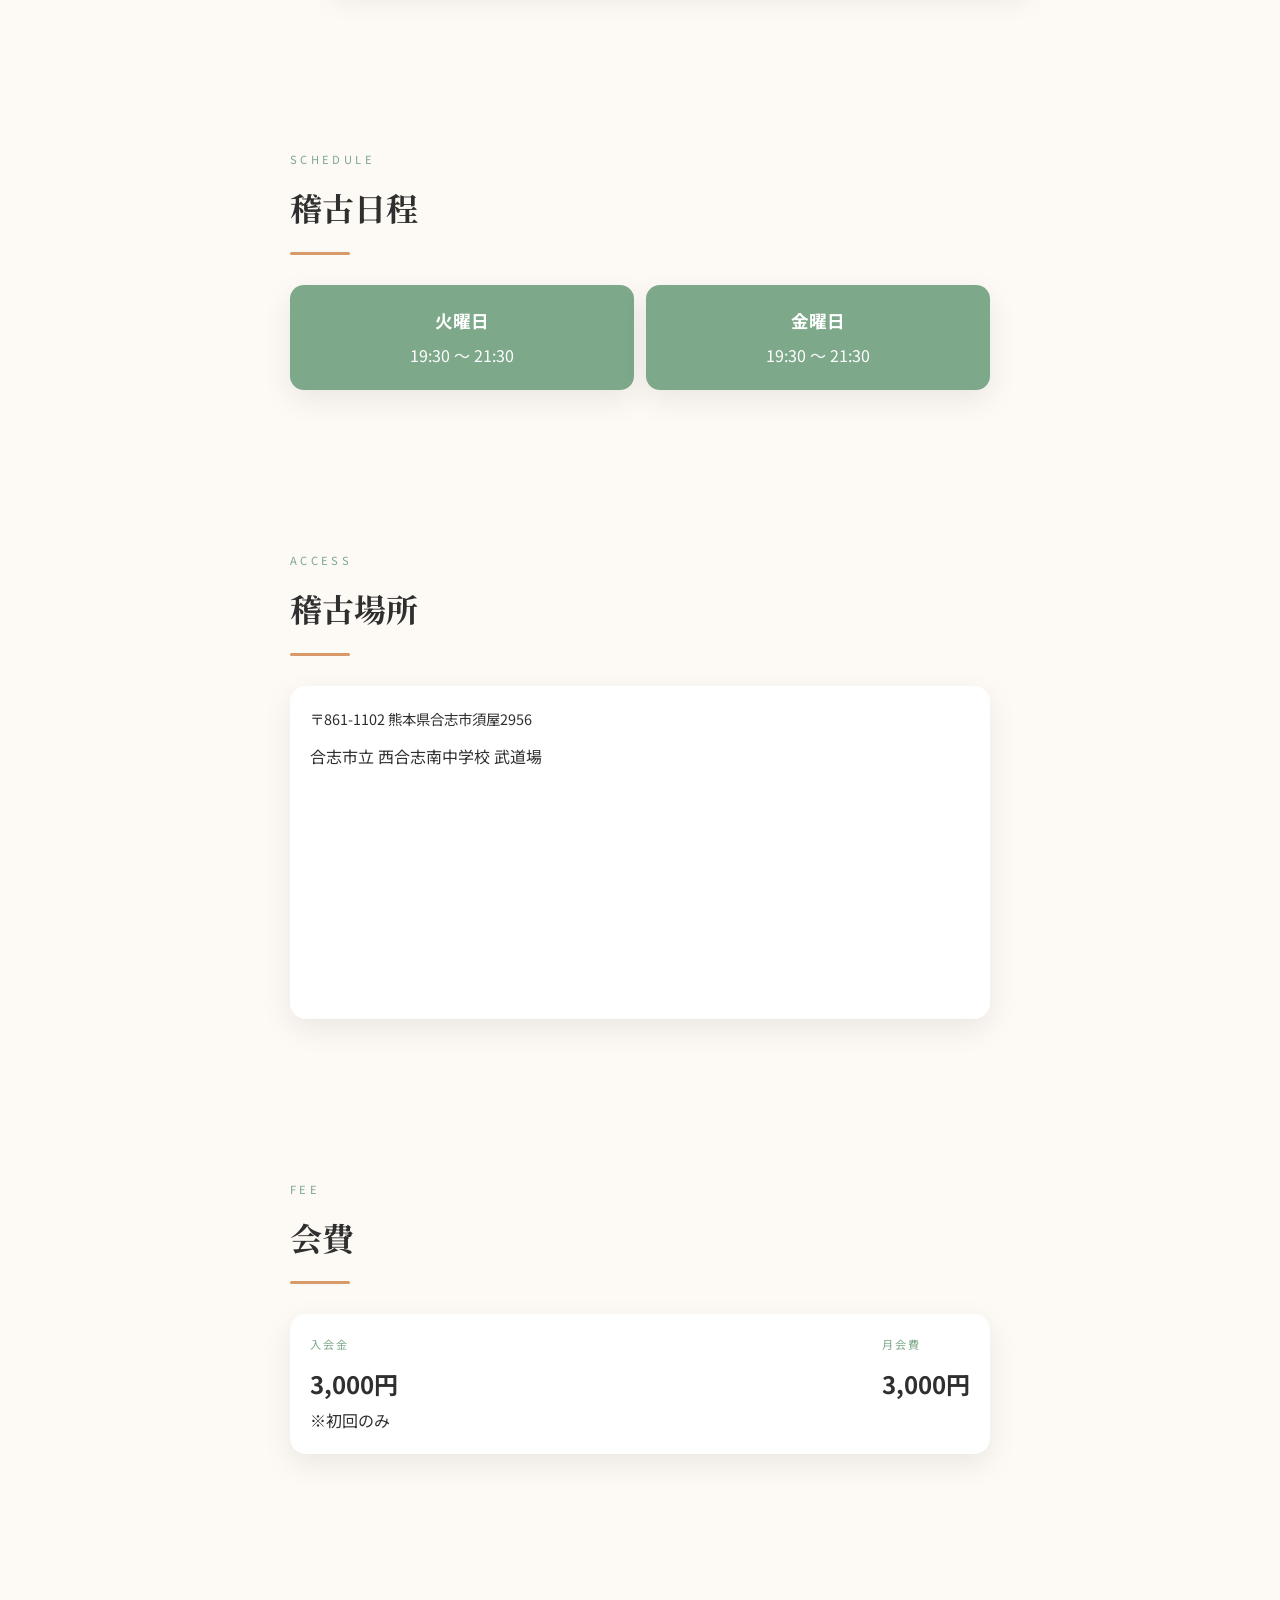
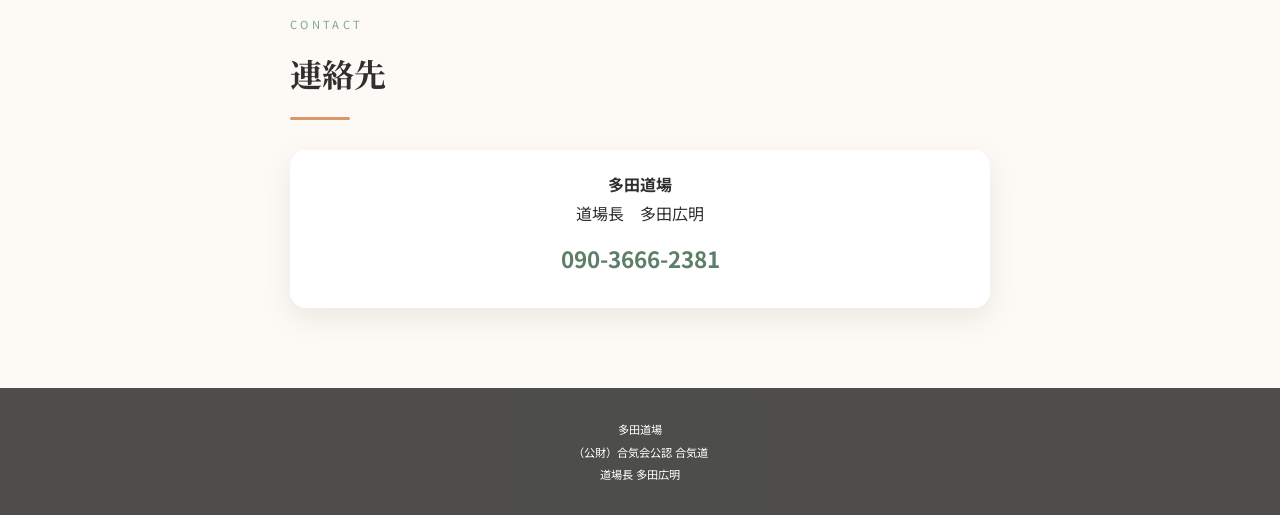
==== commit dc12bbf4: "Update index.html" ====
--- a/index.html
+++ b/index.html
@@ -433,7 +433,7 @@
 
 相手と調和しながら
 
-様々な技を研究します。
+様々な技を探求します。
 
 </p>
 
